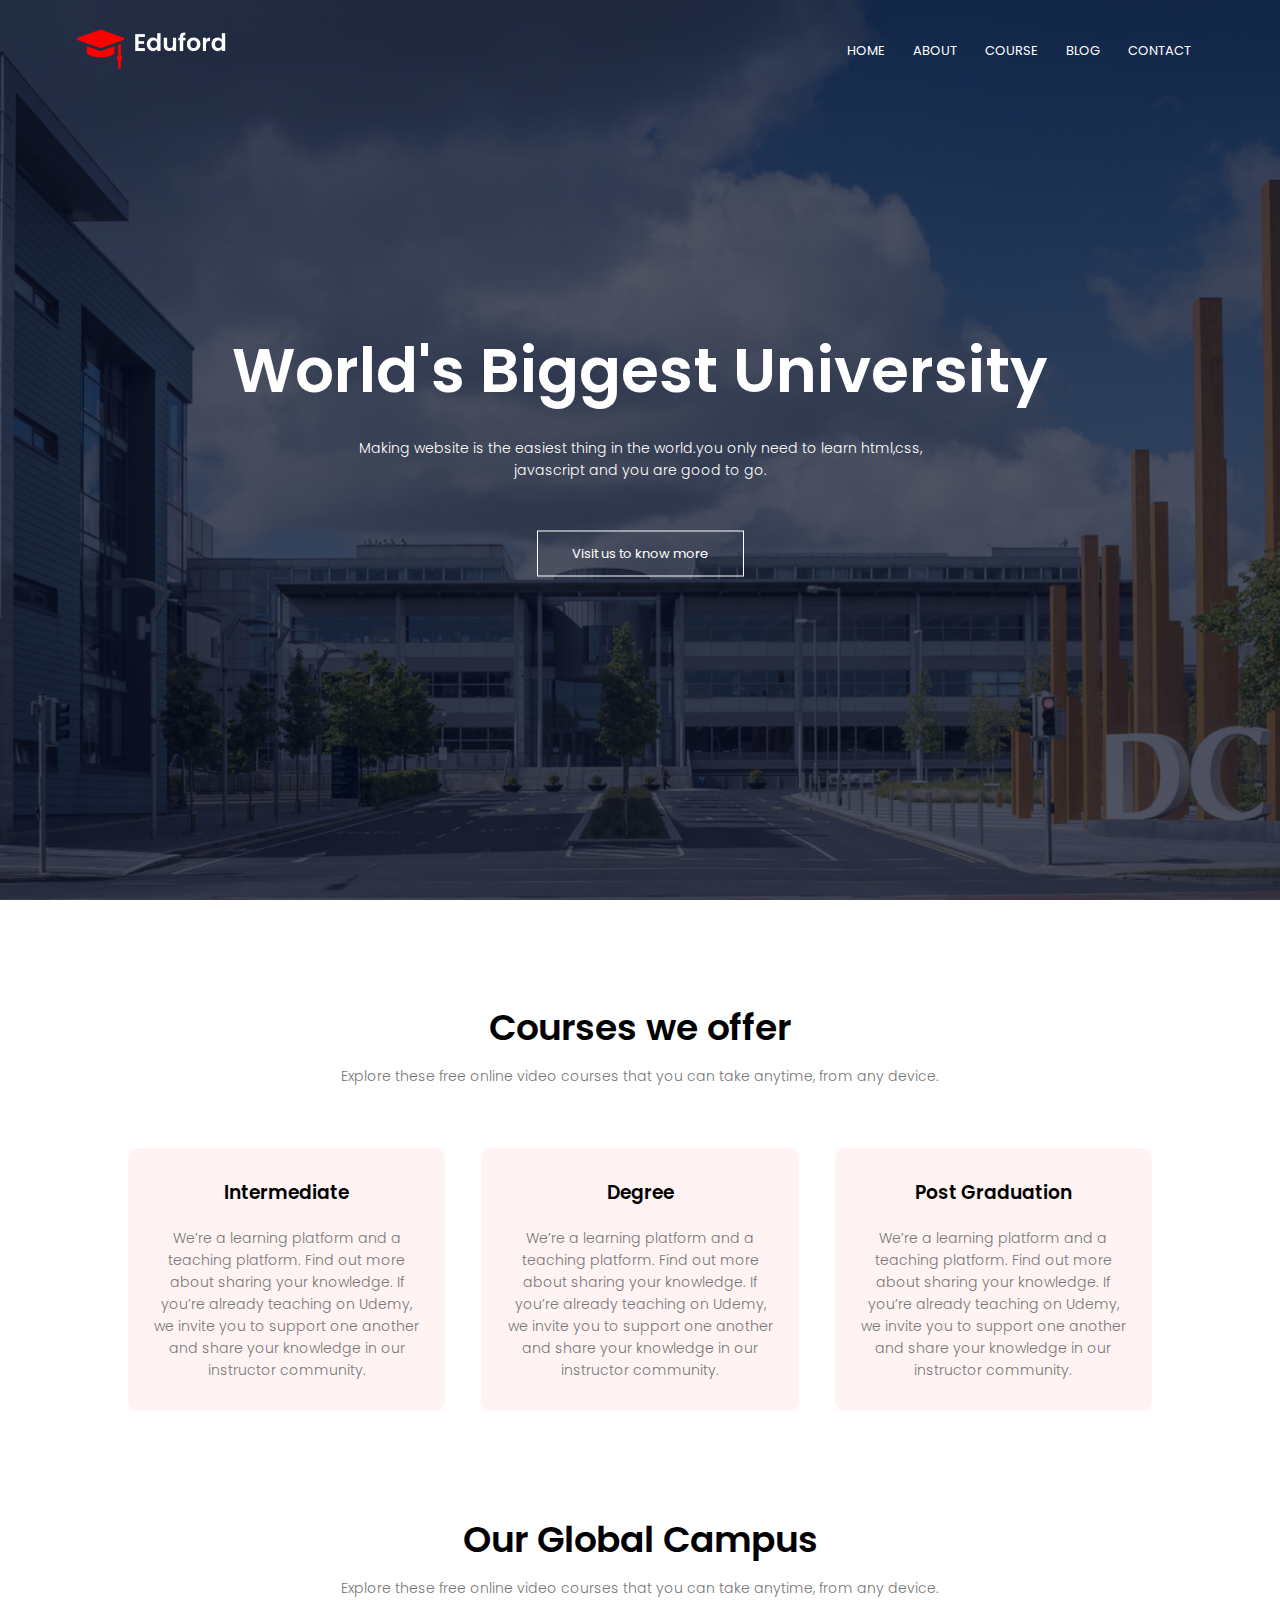
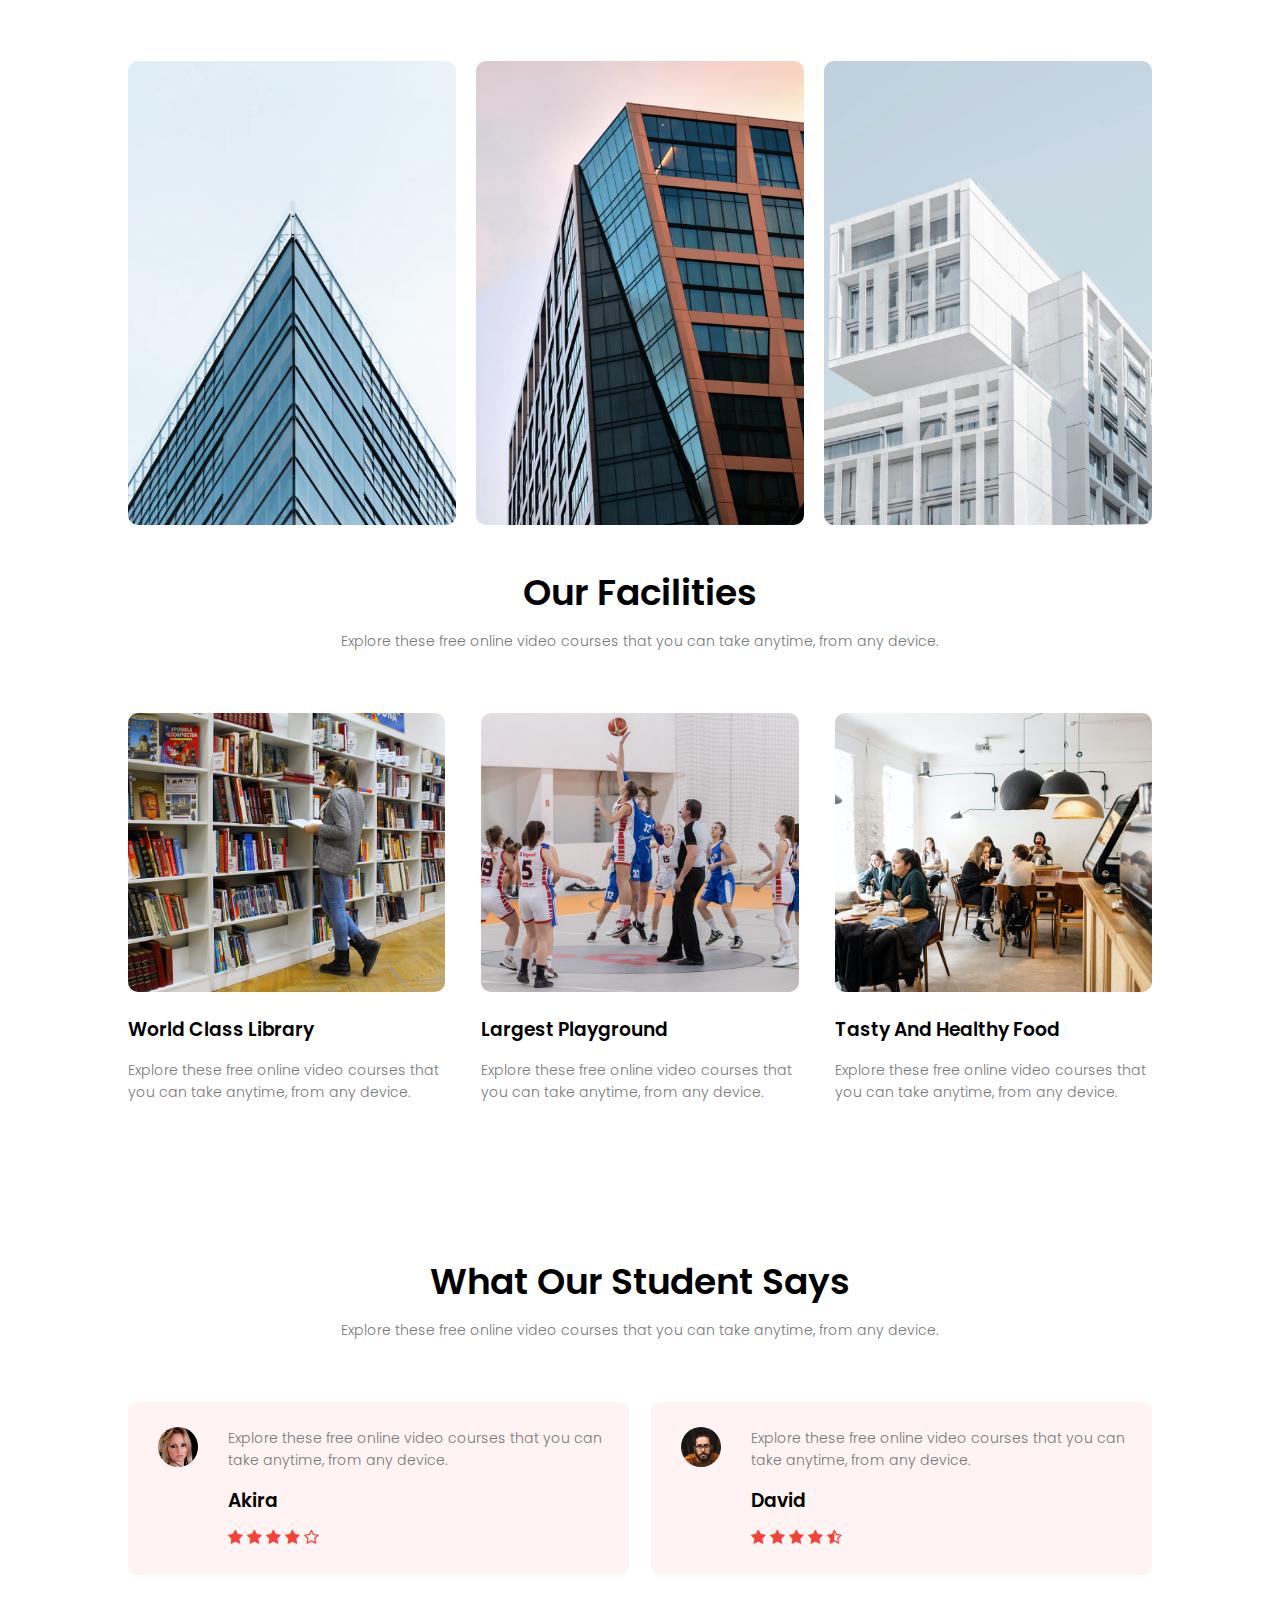
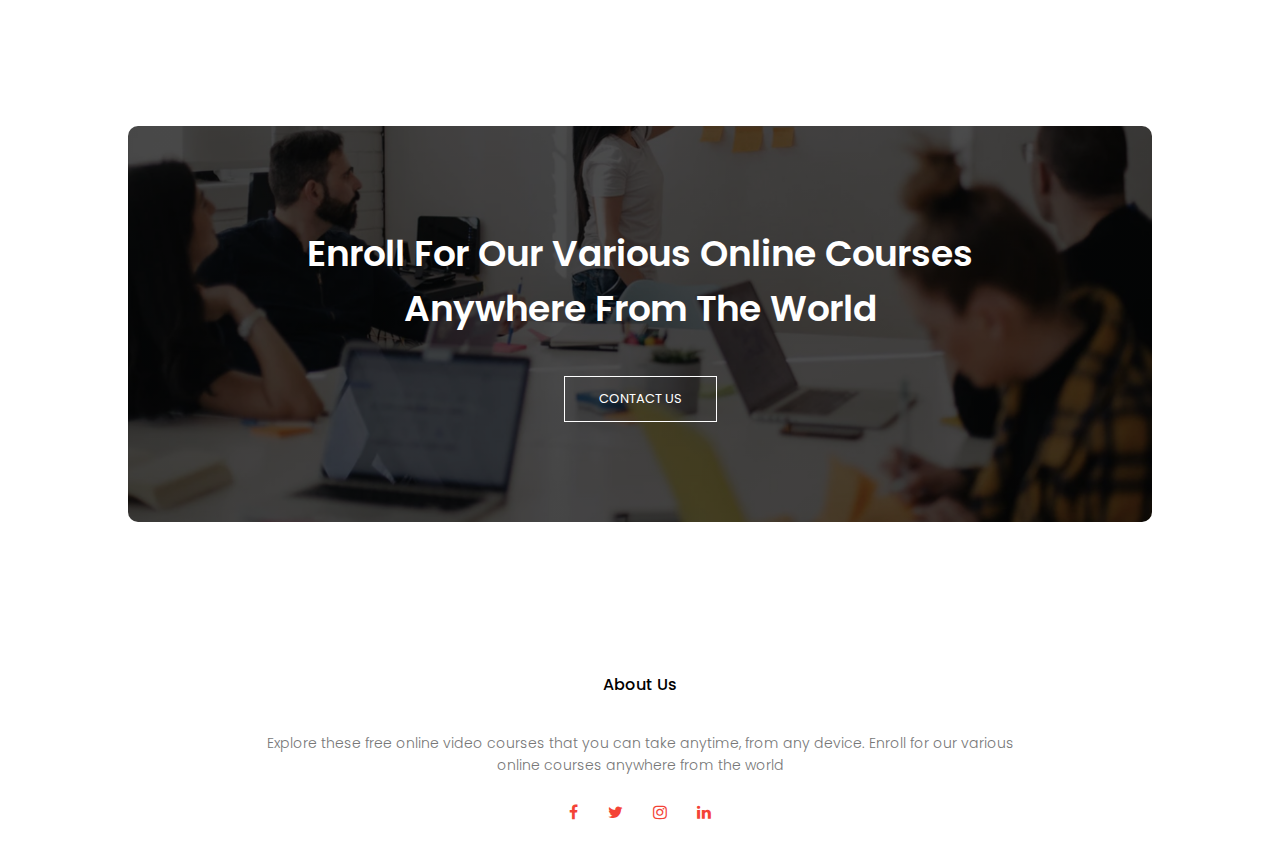
==== index.html @ 992a0f4d "First Website" ====
<!DOCTYPE HTML>
<html>
<head>
	<meta name="viewport" content="with=device-width, initial-scale=1.0">
	<title>University Website Design</title>
	<link rel="stylesheet" href="style.css">
	<link rel="preconnect" href="https://fonts.gstatic.com">
<link href="https://fonts.googleapis.com/css2?family=Poppins:wght@100;200;300;400;600;700&display=swap" rel="stylesheet">
<link rel="stylesheet" type="text/css" href="https://stackpath.bootstrapcdn.com/font-awesome/4.7.0/css/font-awesome.min.css">
</head>
<body>
	<section class="header">
		<nav>
			<a href="index.html"><img src="images/logo.png" alt=""></a>
			<div class="nav-links" id="navlinks">
				<i class="fa fa-times" onclick="hideMenu()"></i>

				<ul>
					<li><a href="index.html">HOME</a></li>
					<li><a href="about.html">ABOUT</a></li>
					<li><a href="course.html">COURSE</a></li>
					<li><a href="blog.html">BLOG</a></li>
					<li><a href="contact.html">CONTACT</a></li>
				</ul>
			</div>
           <i class="fa fa-bars" onclick="showMenu()"></i>				
		</nav>

		<div class="text-box">
			<h1>World's Biggest University</h1>
			<p> Making website is the easiest thing in the world.you only need to learn html,css,<br>javascript and you are good to go.
			</p>
			<a href="" class="hero-btn">Visit us to know more</a>
		</div>
		
	</section>
	<!----course----->
	<section class="course">
		<h1>Courses we offer</h1>
		<p>Explore these free online video courses that you can take anytime, from any device.</p>

       <div class="row">
		<div class="course-col">
		<h3>Intermediate</h3>
			<p>We’re a learning platform and a teaching platform. Find out more about sharing your knowledge. If you’re already teaching on Udemy, we invite you to support one another and share your knowledge in our instructor community.</p>
		</div>
		<div class="course-col">
		<h3>Degree</h3>
			<p>We’re a learning platform and a teaching platform. Find out more about sharing your knowledge. If you’re already teaching on Udemy, we invite you to support one another and share your knowledge in our instructor community.</p>
		</div>
		<div class="course-col">
		<h3>Post Graduation</h3>
			<p>We’re a learning platform and a teaching platform. Find out more about sharing your knowledge. If you’re already teaching on Udemy, we invite you to support one another and share your knowledge in our instructor community.</p>
		</div>
	</div>
		
	</section>

	<!------- campus ------>
	<section class="campus">
		<h1>Our Global Campus</h1>
		<p>Explore these free online video courses that you can take anytime, from any device.</p>
       
       <div class="row">
       	<div class="campus-col">
       		<img src="images/london.png">
       		<div class="layer">
       			<h3>LONDON</h3>
       		</div>
       	</div>
       			<div class="campus-col">
       		<img src="images/newyork.png">
       		<div class="layer">
       			<h3>NEW YORK</h3>
       		</div>
       	</div>
          <div class="campus-col">
       		<img src="images/washington.png">
       		<div class="layer">
       			<h3>WASHINGTON</h3>
       		</div>
       	</div>
       	
       </div>

	</section>

<!-------facilities---------->
<section class="facilities">
	<h1>Our Facilities</h1>
	<p>Explore these free online video courses that you can take anytime, from any device.</p>

	<div class="row">
       	<div class="facilities-col">
       		<img src="images/library.png">
       	     <h3>World Class Library</h3>
       	     <p>Explore these free online video courses that you can take anytime, from any device.</p>
       	</div>
       		<div class="facilities-col">
       		<img src="images/basketball.png">
       	     <h3>Largest Playground</h3>
       	     <p>Explore these free online video courses that you can take anytime, from any device.</p>
       	</div>
       		<div class="facilities-col">
       		<img src="images/cafeteria.png">
       	     <h3>Tasty And Healthy Food</h3>
       	     <p>Explore these free online video courses that you can take anytime, from any device.</p>
       	</div>
	
</section>

<!-------testimonials---------->
<section class="testimonials">
	<h1>What Our Student Says</h1>
	<p>Explore these free online video courses that you can take anytime, from any device.</p>

	<div class="row">
     <div class="testimonials-col">
     	<img src="images/user1.jpg">
     	<div>
     		<p>Explore these free online video courses that you can take anytime, from any device.</p>
     		<h3>Akira</h3>
     		<i class="fa fa-star" ></i>
     		<i class="fa fa-star" ></i>
     		<i class="fa fa-star" ></i>
     		<i class="fa fa-star" ></i>
     		<i class="fa fa-star-o"></i>

     	</div>
     </div>
     <div class="testimonials-col">
     	<img src="images/user2.jpg">
     	<div>
     		<p>Explore these free online video courses that you can take anytime, from any device.</p>
     		<h3>David</h3>
     		<i class="fa fa-star" ></i>
     		<i class="fa fa-star" ></i>
     		<i class="fa fa-star" ></i>
     		<i class="fa fa-star" ></i>
     		<i class="fa fa-star-half-o"></i>

     	</div>
     </div>
   </div>
</section>

<!--------Call To action-------->
<section class="cta">
	<h1>Enroll For Our Various Online Courses<br>Anywhere From The World</h1>
	<a href="" class="hero-btn">CONTACT US</a>
	
</section>

<!--------footer-------->
<section class="footer">
	<h4>About Us</h4>
	<p>Explore these free online video courses that you can take anytime, from any device. Enroll for our various<br>online courses anywhere from the world</p>
	<div class="icons">
	      <i class="fa fa-facebook" ></i>
	      <i class="fa fa-twitter" ></i>
	      <i class="fa fa-instagram" ></i>
	       <i class="fa fa-linkedin" ></i>
	</div>
</section>


<!------JavaScript for Toggle Menu----->

<script>
	var navlinks = document.getElementById("navlinks");
	function showMenu(){
		navlinks.style.right="0";
	}

	function hideMenu(){
		navlinks.style.right="-200px";
	}
</script>


</body>
</html>
---- style.css ----
*{
	margin: 0;
	padding: 0;
	font-family: 'Poppins', sans-serif;
}
.header
{
	min-height: 100vh;
	width: 100%;
	background-image: linear-gradient(rgba(4,9,30,0.7),rgba(4,9,30,0.7)),url(images/banner.png);
	background-position: center;
	background-size: cover;
	position: relative;
}
nav{
	display: flex;
	padding: 2% 6%;
	justify-content: space-between;
	align-items: center;
}
nav img{
	width:150px;
}
.nav-links{
	flex: 1;
	text-align: right;
}
.nav-links ul li{
	list-style: none;
	display: inline-block;
	padding: 8px 12px;
	position: relative;
}
.nav-links ul li a{
	color: #fff;
	text-decoration: none;
	font-size: 13px;
}
.nav-links ul li::after{
	content: '';
	width: 0%;
	height: 2px;
	background: #f44336;
	display: block;
	margin: auto;
	transition: 0.5s;
}
.nav-links ul li:hover::after{
	width: 100%;
}
.text-box{
	width:90%;
	color: #fff;
	position:absolute;
	top: 50%;
	left: 50%;
	transform: translate(-50%,-50%);
	text-align: center;
}
.text-box h1{
	font-size: 62px;
}
.text-box p{
	margin: 10px 0 40px;
	font-size: 14px;
	color:#fff;
}
.hero-btn{
display: inline-block;
text-decoration: none;
color: #fff;
border:1px solid #fff;
padding: 12px 34px;
font-size: 13px;
background: transparent;
position: relative;
cursor: pointer;
}
.hero-btn:hover{
	border-color: 1px solid #f44336;
	background: #f44336;
	transition: 1s;
}

nav .fa{
	display: none;
}
@media(max-width: 700px){
	.text-box h1{
	font-size: 20px;
   }
   .nav-links ul li{
display: block;
   }
   .nav-links{
   	position: fixed;
   	background: #f44336;
   	height: 100vh;
   	width: 200px;
   	top: 0;
   	right: -200px;
   	text-align: left;
   	z-index: 2;
   	transition: 1s;
   }
   nav .fa{
   	display: block;
   	color: #fff;
   	margin: 10px;
   	font-size: 22px;
    cursor: pointer;
 }
 .nav-links ul {
 	padding: 30px;
 }
}
/*---------course----------*/
.course{
	width:80%;
	margin: auto;
	text-align: center;
	padding-top:100px;
}
h1{
	font-size: 36px;
	font-weight: 600;
}
p{
	color: #777;
	font-size: 14px;
	font-weight: 300;
	line-height:22px; 
	padding:10px;

}
.row{
	margin-top: 5%;
	display: flex;
	justify-content: space-between;
}
.course-col{
	flex-basis: 31%;
	background: #fff3f3;
	border-radius: 10px;
	margin-bottom: 5%;
	padding: 20px 12px;
	box-sizing: border-box;
	transition: 0.5s;
}
h3{
	text-align: center;
	font-weight: 600;
	margin: 10px 0;
}
.course-col:hover{
	box-shadow: 0 0 20px 0px rgba(0,0,0,0.2);
}
@media(max-width: 700px){
	.row{
		flex-direction: column;
	}
}
/*---campus----*/
.campus{
	width: 80%;
	margin: auto;
	text-align: center;
	padding-top: 50px;

}
.campus-col{
	flex-basis: 32%;
	border-radius: 10px;
	margin-bottom: 30px;
	position: relative;
	overflow: hidden;
}
.campus-col img{
	width: 100%;
	display: block;
}
.layer{
	background:transparent;
	height: 100%;
	width: 100%;
	position: absolute;
	top: 0;
	left:0;
	transition: 0.5s;
}
.layer:hover{
	background: rgba(226,0,2,0.7);
}
.layer h3{
	width: 100%;
	font-weight: 500;
	color: #fff;
	font-size: 26px;
	bottom: 0;
	left: 50%;
	transform: translateX(-50%);
    position: absolute;
    transition: 0.5s;
    opacity: 0;
}
.layer:hover h3{
	bottom: 49%;
	opacity: 1;
}
/*---facilities----*/
.facilities
{
	width: 80%;
	margin: auto;
	text-align: center;
	padding-top: 10px;
}
.facilities-col{
	flex-basis:31%;
	border-radius:10px;
    margin-bottom: 5%;
	text-align:left;

}
.facilities-col img{
	width: 100%;
	border-radius:10px; 
}
.facilities-col p{
padding: 0;
}
.facilities-col h3{
	margin-top: 16px;
	margin-bottom: 15px;
	text-align: left;
}

/*---------testimonials----------*/
.testimonials{
	width: 80%;
	margin: auto;
	padding-top: 100px ;
	text-align: center;
}
.testimonials-col{
	flex-basis: 44%;
	border-radius: 10px;
	margin-bottom: 5%;
	text-align: left;
	background: #fff3f3;
	padding: 25px;
	cursor: pointer;
	display: flex;
}
.testimonials-col img{
	height:40px;
	margin-left: 5px;
	margin-right: 30px;
	border-radius: 50%;
}
.testimonials-col p{
	padding: 0;
} 
.testimonials-col h3{
 margin-top: 15px;
 text-align: left;
}
.testimonials-col .fa{
	color: #f44336;
}
@media(max-width: 700px)
{
	.testimonials-col img{
	
	margin-left: 0px;
	margin-right: 15px;
	
}

}
/*---call to action----*/
.cta{
	margin: 100px auto;
	width: 80%;
	background-image: linear-gradient(rgba(0,0,0,0.7),rgba(0,0,0,0.7)),url(images/banner2.jpg);
	background-position: center;
	background-size: cover;
	border-radius: 10px;
	text-align: center;
	padding: 100px 0;
}
.cta h1{
color: #fff;
margin-bottom: 40px;
padding: 0;
}
@media(max-width: 700px)
{
	.cta h1{
		font-size: 24px;
	}
}

/*-------------footer----------------------*/
.footer{
	width: 100%;
	text-align: center;
	padding: 30px 0;
}
.footer h4{
	margin-bottom: 25px;
	margin-top: 20px;
	font-weight: 500;

}
.icons .fa{
 color: #f44336;
 margin:0 13px;
 cursor: pointer;
 padding: 18px 0;
}

/*-----------about us page--------------------*/
.sub-header{
	height: 50vh;
	width: 100%;
	background-image: linear-gradient(rgba(4,9,30,0.7),rgba(4,9,30,0.7)),url(images/background.jpg);
	background-position: center;
	background-size: cover;
	text-align: center;
	color:#fff;
}
.sub-header h1{
	margin-top: 100px;
}
.about-us{
	width: 80%;
	margin: auto;
	padding-top: 80px;
	padding-bottom: 50px;
}
.about-col{
flex-basis: 48%;
padding: 30px 2px;
}
.about-col img{
	width: 100%;
}
.about-col h1{
	padding-top: 0;
}
.about-col p{
	padding: 15px 0 25px;
}
.red-btn{
	border:2px solid #f44336;
	background: transparent;
	color: #f44336;
}
.red-btn:hover{
	color: #fff;
}
/*-----------blog content--------------------*/
.blog-content{
	width: 80%;
	margin:auto;
	padding: 60px 0;
}
.blog-left{
	flex-basis: 65%;
}
.blog-left img{
	width: 100%;
}
.blog-left h2{
	color: #222;
	font-weight: 600;
	margin: 30px 0;
}
.blog-left p{
	color: #999;
	padding:0;
}
.blog-right{
	flex-basis: 32%;
}
.blog-right h3{
	background:#f44336;
	color: #fff;
	padding: 7px 0;
	font-size: 16px;
	margin-bottom: 20px;
}
.blog-right div{
	display:flex;
	align-items: center;
	justify-content: space-between;
	color: #555;
	padding: 8px;
	box-sizing: border-box;
}
.comment-box{
	border:1px solid #ccc;
	margin: 50px 0;
	padding: 10px 20px;
}
.comment-box h3{
	text-align: left;
}
.comment-form input, .comment-form textarea{
	width: 100%;
	padding: 10px;
	margin: 15px 0;
	box-sizing: border-box;
	border:none;
	outline: none;
	background:#f0f0f0;
}
.comment-form button{
	margin: 10px 0;

}
@media(max-width: 700px){
	.sub-header h1{
		font-size: 24px;
	}
}

/*-----------Contact Us Page---------------*/
.location{
	width: 80%;
	margin: auto;
	padding: 80px 0;
}
.location iframe{
	width: 100%;
}
.contact-us{
	width: 80%;
	margin: auto;
}
.contact-col{
	flex-basis: 48%;
	margin-bottom: 30px;
}
.contact-col div{
	display: flex;
	align-items: center;
	margin-bottom: 40px;
}
.contact-col div .fa{
	font-size: 28px;
	color: #f44336;
	margin: 10px;
	margin-right: 30px;
}
.contact-col input, .contact-col textarea{
	width: 100%;
	padding: 15px;
	margin-bottom: 17px;
	outline: none;
	border:1px solid #ccc;
	box-sizing: border-box;
}
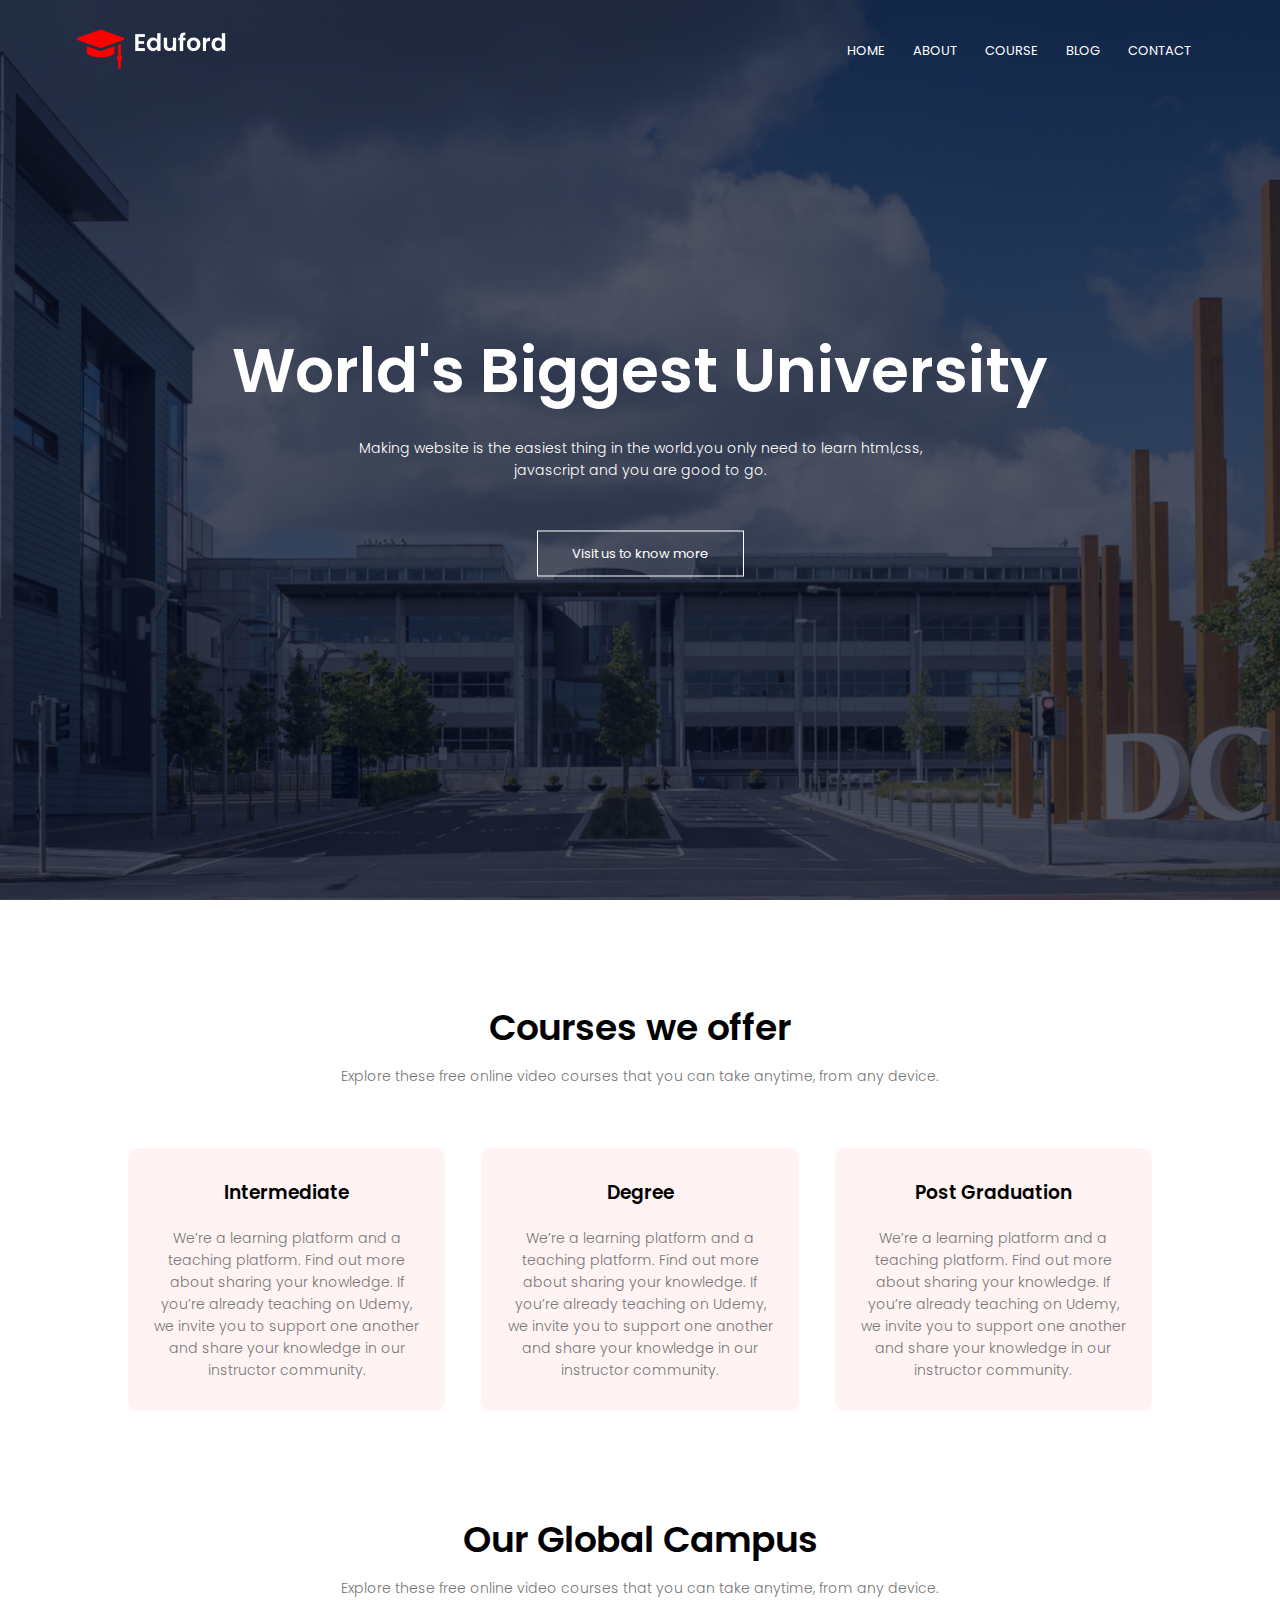
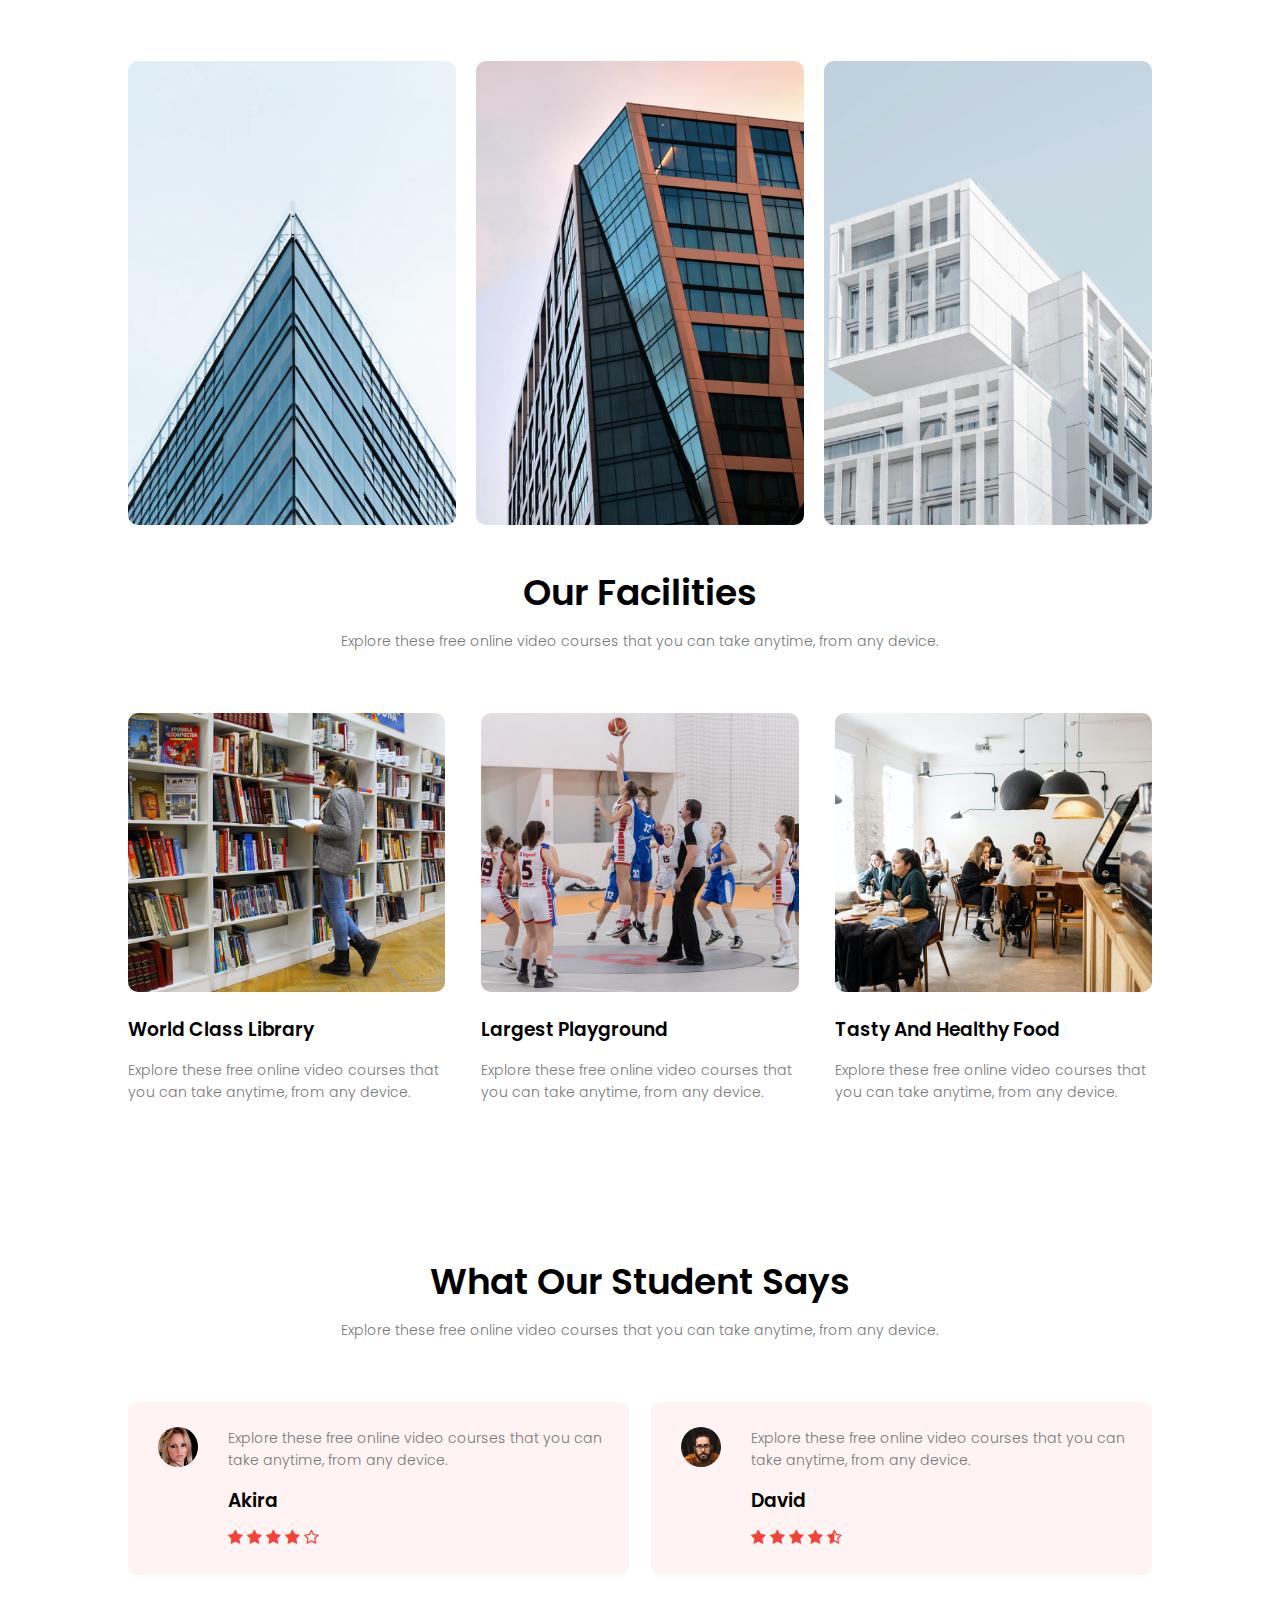
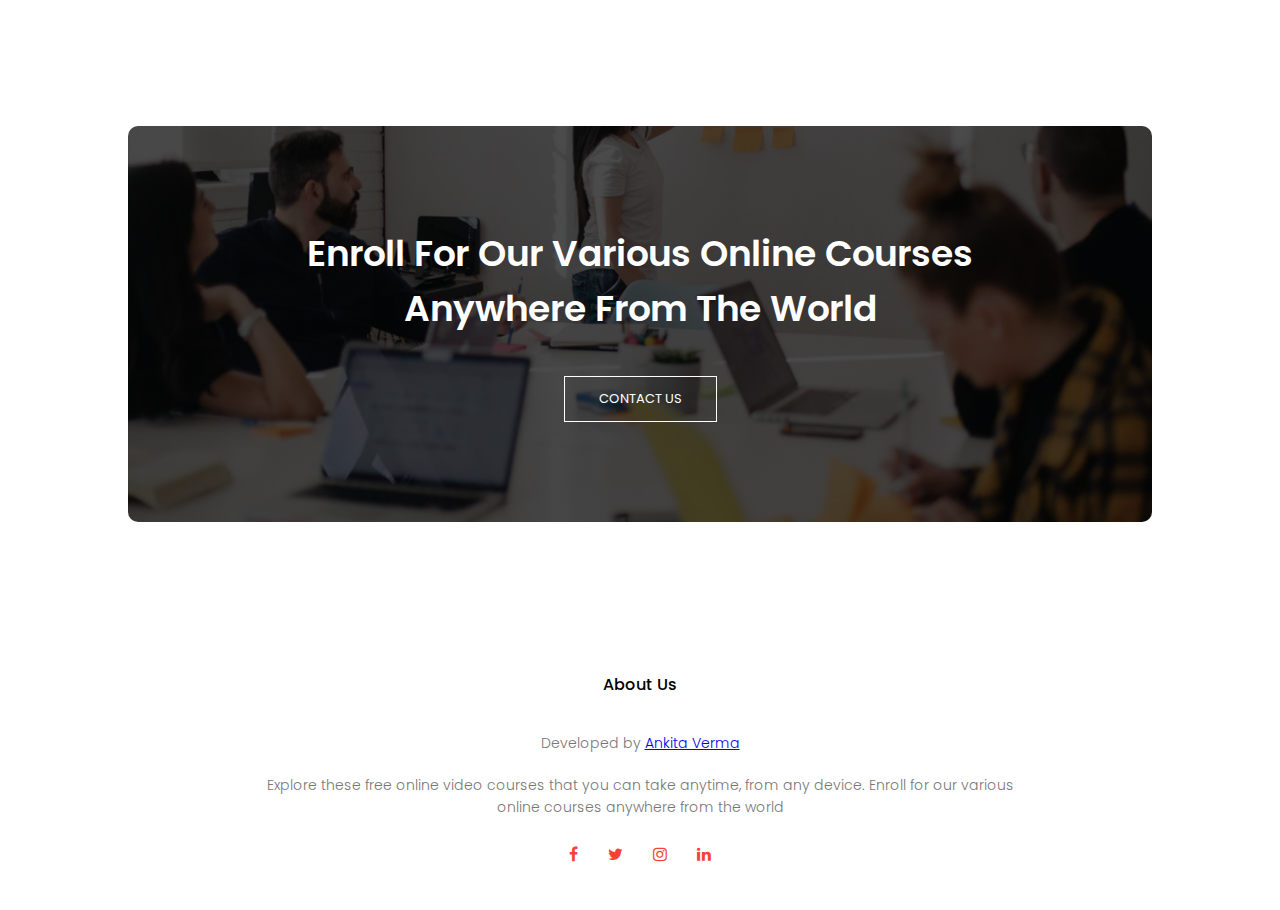
==== commit a9e530fb: "added developer" ====
--- a/index.html
+++ b/index.html
@@ -154,6 +154,8 @@
 <!--------footer-------->
 <section class="footer">
 	<h4>About Us</h4>
+	<p>Developed by <a href="https://ankitaverma25.github.io/university-website/">Ankita Verma</a> </p>
+	
 	<p>Explore these free online video courses that you can take anytime, from any device. Enroll for our various<br>online courses anywhere from the world</p>
 	<div class="icons">
 	      <i class="fa fa-facebook" ></i>
